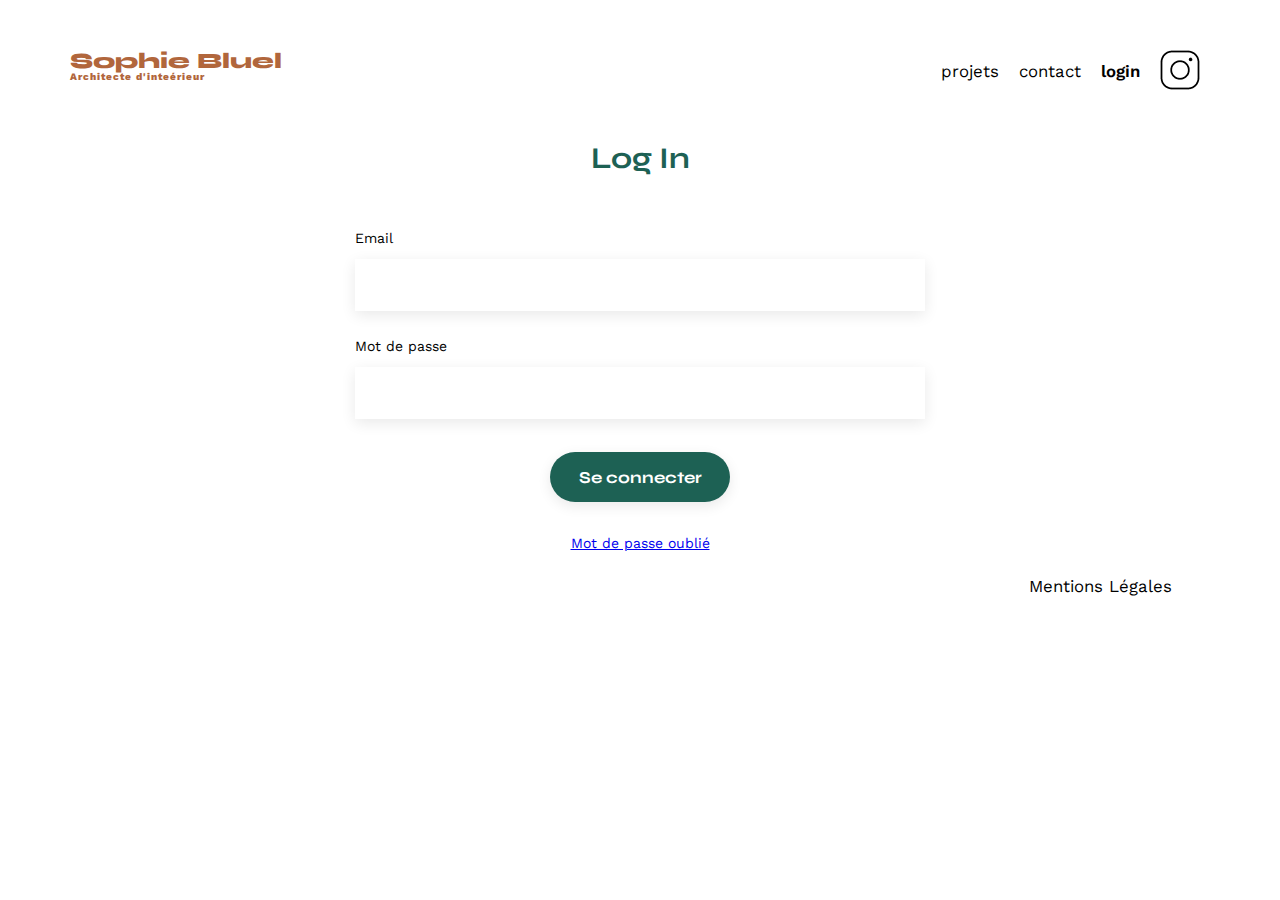
==== Portfolio-architecte-sophie-bluel-master/FrontEnd/login.html @ 019b242e "Fin Partie 2 - Page de Connexion" ====
<!DOCTYPE html>
<html lang="fr">
<head>
	<meta charset="UTF-8">
	<title>Sophie Bluel - Architecte d'intérieur</title>
	<meta name="viewport" content="width=device-width, initial-scale=1.0">
	<link rel="preconnect" href="https://fonts.googleapis.com">
	<link rel="preconnect" href="https://fonts.gstatic.com" crossorigin>
	<link href="https://fonts.googleapis.com/css2?family=Syne:wght@700;800&family=Work+Sans&display=swap" rel="stylesheet">
	<meta name="description" content="">
	<link rel="stylesheet" href="./assets/style.css">
	<script src="./assets/login.js" async></script>
</head>
<body>
    <header>
        <h1>Sophie Bluel <span>Architecte d'inteérieur</span></h1>
        <nav> 
            <ul>
                <li>projets</li>
                <li>contact</li>
                <li class="login">login</li>
                <li><img src="./assets/icons/instagram.png" alt="Instagram"></li>
            </ul>
        </nav>
    </header>
    <main>
        <section id="contact">
            <h2>Log In</h2>
            <form class='login_form' action="#" method="post">
                <label for="email">Email</label>
                <input type="email" name="email" id="email">
                <label for="password">Mot de passe</label>
                <input type="password" name="password" id="password">                
                <input type="submit" value="Se connecter">
                <a href="#" class="password">Mot de passe oublié</a>
            </form>
       </section>
    </main>
    <footer>
        <nav>
            <ul>
                <li>Mentions Légales</li>
            </ul>
        </nav>
    </footer>
</body>
---- Portfolio-architecte-sophie-bluel-master/FrontEnd/assets/style.css ----
/* http://meyerweb.com/eric/tools/css/reset/
   v2.0 | 20110126
   License: none (public domain)
*/

html, body, div, span, applet, object, iframe,
h1, h2, h3, h4, h5, h6, p, blockquote, pre,
a, abbr, acronym, address, big, cite, code,
del, dfn, em, img, ins, kbd, q, s, samp,
small, strike, strong, sub, sup, tt, var,
b, u, i, center,
dl, dt, dd, ol, ul, li,
fieldset, form, label, legend,
table, caption, tbody, tfoot, thead, tr, th, td,
article, aside, canvas, details, embed,
figure, figcaption, footer, header, hgroup,
menu, nav, output, ruby, section, summary,
time, mark, audio, video {
	margin: 0;
	padding: 0;
	border: 0;
	font-size: 100%;
	font: inherit;
	vertical-align: baseline;
}
/* HTML5 display-role reset for older browsers */
article, aside, details, figcaption, figure,
footer, header, hgroup, menu, nav, section {
	display: block;
}
body {
	line-height: 1;
}
ol, ul {
	list-style: none;
}
blockquote, q {
	quotes: none;
}
blockquote:before, blockquote:after,
q:before, q:after {
	content: '';
	content: none;
}
table {
	border-collapse: collapse;
	border-spacing: 0;
}
/** end reset css**/
body {
	max-width: 1140px;
	margin:auto;
	font-family: 'Work Sans' ;
	font-size: 14px;
}
header {
	display: flex;
	justify-content: space-between;
	margin: 50px 0
}
section {
	margin: 50px 0
}

h1{
	display: flex;
	flex-direction: column;
	font-family: 'Syne';
	font-size: 22px;
	font-weight: 800;
	color: #B1663C
}

h1 > span {
	font-family: 'Work Sans';
	font-size:10px;
	letter-spacing: 0.1em;
;
}

h2{
	font-family: 'Syne';
	font-weight: 700;
	font-size: 30px;
	color: #1D6154
}
nav ul {
	display: flex;
	align-items: center;
	list-style-type: none;

}
nav li {
	padding: 0 10px;
	font-size: 1.2em;
}

li:hover {
	color: #B1663C;
}
#introduction {
	display: flex;
	align-items: center;
}
#introduction figure {
	flex: 1
}
#introduction img {
	display: block;
	margin: auto;
	width: 80%;
}

#introduction article {
	flex: 1
}
#introduction h2 {
	margin-bottom: 1em;
}

#introduction p {
	margin-bottom: 0.5em;
}
#portfolio h2 {
	text-align: center;
	margin-bottom: 1em;
}
/*** CSS Filters ***/
.filters{
	display: flex;
	gap: 10px;
	justify-content: center;
	margin-bottom: 50px
}
.filters span{
	font-family: 'Syne';
	font-weight: 700;
	font-size: 16px;
	color: #1D6154;
	display: flex;
    align-items: center;
	height: 37px;
	border: 1px solid #1D6154;
	border-radius: 60px;
	padding-left: 10px;
    padding-right: 10px;	
}
.filters span.active{
	background-color: #1D6154;
    color: white;
}
/*** CSS Filters ***/
.gallery {
	width: 100%;
	display: grid;
	grid-template-columns: 1fr 1fr 1fr;
	grid-column-gap: 20px;
	grid-row-gap: 20px;
}
.gallery img {
	width: 100%;

}
#contact {
	width: 50%;
margin: auto;
}
#contact > * {
	text-align: center;

}
#contact h2{
	margin-bottom: 20px;
}
#contact form {
	text-align: left;
	margin-top:30px;
	display: flex;
	flex-direction: column;
}

#contact input {
	height: 50px;
	font-size: 1.2em;
	border: none;
	box-shadow: 0px 4px 14px rgba(0, 0, 0, 0.09);
}
#contact label {
	margin: 2em 0 1em 0;
}
#contact textarea {
	border: none;
	box-shadow: 0px 4px 14px rgba(0, 0, 0, 0.09);
}

input[type="submit"]{
	font-family: 'Syne';
	font-weight: 700;
	color: white;
	background-color: #1D6154;
	margin : 2em auto ;
	width: 180px;
	text-align: center;
	border-radius: 60px ;
}

footer nav ul {
	display: flex;
	justify-content: flex-end;
	margin: 2em
}
/*** Login Page ***/
.login{
	font-weight: 600;
}
.password{
	text-decoration: underline;
	text-align: center;
}
/*** Utilisateur Connecté ***/
.mode_edition{
	display: flex;
	align-items: center;
	justify-content: center;
	gap: 12px;	
	font-size: 16px;
}
.mode_edition span{
	color: white;	
}
.modify{
	display: flex;
	align-items: center;
	justify-content: center;
	gap: 12px;
}
.modify span, .modify img{
	margin-bottom: 2em;	
}
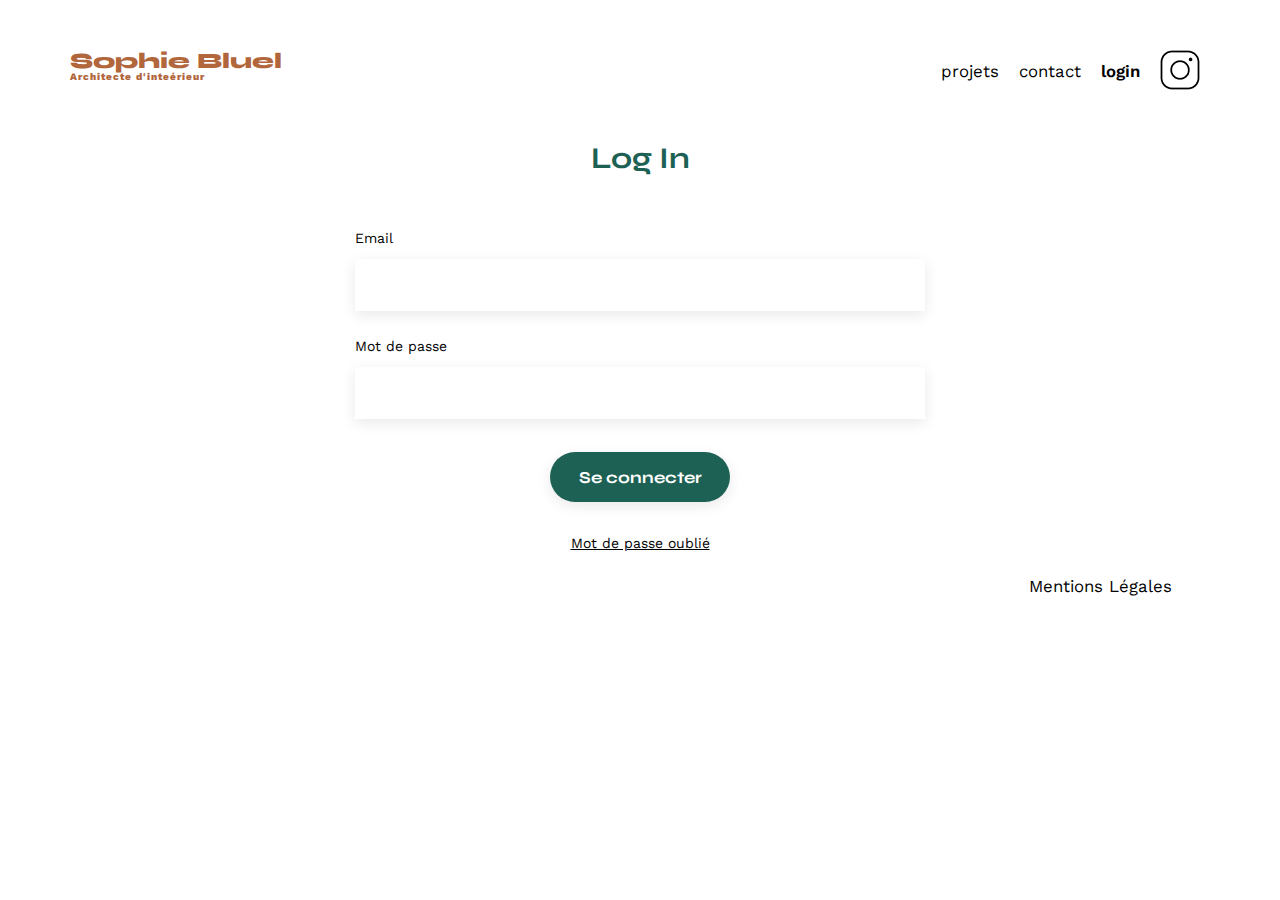
==== commit 8eb070f7: "Fin du Projet Proche" ====
--- a/Portfolio-architecte-sophie-bluel-master/FrontEnd/login.html
+++ b/Portfolio-architecte-sophie-bluel-master/FrontEnd/login.html
@@ -16,9 +16,9 @@
         <h1>Sophie Bluel <span>Architecte d'inteérieur</span></h1>
         <nav> 
             <ul>
-                <li>projets</li>
+                <li><a href="./index.html">projets</a></li>
                 <li>contact</li>
-                <li class="login">login</li>
+                <li class="login_link">login</li>
                 <li><img src="./assets/icons/instagram.png" alt="Instagram"></li>
             </ul>
         </nav>
@@ -26,11 +26,14 @@
     <main>
         <section id="contact">
             <h2>Log In</h2>
-            <form class='login_form' action="#" method="post">
+            <form class='login_form' name="login_form" action="#" method="post">
+                <p class="error user-error"></p>
                 <label for="email">Email</label>
                 <input type="email" name="email" id="email">
+                <p class="error email-error"></p>
                 <label for="password">Mot de passe</label>
-                <input type="password" name="password" id="password">                
+                <input type="password" name="password" id="password">
+                <p class="error password-error"></p>                
                 <input type="submit" value="Se connecter">
                 <a href="#" class="password">Mot de passe oublié</a>
             </form>
--- a/Portfolio-architecte-sophie-bluel-master/FrontEnd/assets/style.css
+++ b/Portfolio-architecte-sophie-bluel-master/FrontEnd/assets/style.css
@@ -125,31 +125,6 @@
 	text-align: center;
 	margin-bottom: 1em;
 }
-/*** CSS Filters ***/
-.filters{
-	display: flex;
-	gap: 10px;
-	justify-content: center;
-	margin-bottom: 50px
-}
-.filters span{
-	font-family: 'Syne';
-	font-weight: 700;
-	font-size: 16px;
-	color: #1D6154;
-	display: flex;
-    align-items: center;
-	height: 37px;
-	border: 1px solid #1D6154;
-	border-radius: 60px;
-	padding-left: 10px;
-    padding-right: 10px;	
-}
-.filters span.active{
-	background-color: #1D6154;
-    color: white;
-}
-/*** CSS Filters ***/
 .gallery {
 	width: 100%;
 	display: grid;
@@ -209,15 +184,72 @@
 	justify-content: flex-end;
 	margin: 2em
 }
-/*** Login Page ***/
-.login{
+/********** My Works *********/
+a{
+	text-decoration: none;
+	color: black;
+}
+/***** Error Form *****/
+.error{
+	display: none;
+	color: #af4242;
+	background-color: #fde8ec;
+	padding: 10px
+}
+.display-error{
+	display: block;	
+	margin-top: 15px;
+}
+/***** Validate Form *****/
+.validate{
+	display: none;	
+	color: black;
+	background-color: #c9fec9;
+	padding: 10px;	
+}
+.validate_delete_works{
+	position: relative;
+	top: -55px;
+}
+.error_add_works{
+	position: relative;
+}
+.display_validate{
+	display: block;	
+}
+/***** CSS Filters *****/
+.filters{
+	display: flex;
+	gap: 10px;
+	justify-content: center;
+	margin-bottom: 50px
+}
+.filters span{
+	font-family: 'Syne';
+	font-weight: 700;
+	font-size: 16px;
+	color: #1D6154;
+	display: flex;
+    align-items: center;
+	height: 37px;
+	border: 1px solid #1D6154;
+	border-radius: 60px;
+	padding-left: 10px;
+    padding-right: 10px;	
+}
+.filters span.active{
+	background-color: #1D6154;
+    color: white;
+}
+/****** Login / Logout Link *****/
+.login_link, .logout_link{
 	font-weight: 600;
 }
 .password{
 	text-decoration: underline;
 	text-align: center;
 }
-/*** Utilisateur Connecté ***/
+/***** User Connected *****/
 .mode_edition{
 	display: flex;
 	align-items: center;
@@ -228,6 +260,12 @@
 .mode_edition span{
 	color: white;	
 }
+.modify_container{
+	display: flex;
+	align-items: center;
+	justify-content: center;
+	gap: 30px;
+}
 .modify{
 	display: flex;
 	align-items: center;
@@ -237,3 +275,166 @@
 .modify span, .modify img{
 	margin-bottom: 2em;	
 }
+/***** Modal Gallery and Form *****/
+/*** Modal Position ***/
+.modal_gallery, .modal_form{	
+	display: none;
+	position: fixed;
+	top: 0;
+	left: 0;
+	width: 100%;
+	height: 100%;
+}
+/*** Modal Overlay ***/
+.overlay{
+	position: absolute;
+	width: 100%;
+	height: 100%;
+	background-color: rgba(0,0,0,0.4);
+}
+/*** Modal Container ***/
+.modal{
+	position: absolute;
+	top: 50%;
+	left: 50%;
+	transform: translate(-50%,-50%);
+	width: 50%;
+	max-width: 420px;
+	padding: 30px 105px 30px 105px;
+	background-color: white;
+	border-radius: 10px;
+	text-align: center;	
+}
+/*** Modal Close ***/
+.modal_close{
+	position: absolute;
+	top: 25px;
+	right: 30px;
+}
+/*** Modal Title ***/
+.modal span{
+	font-size: 26px;
+}
+/*** Modal Gallery Works Container ***/
+.modal_works{
+	min-height: 370px;
+	display: flex;
+	flex-wrap: wrap;
+	gap: 26px 6px;
+	margin-top: 46px;
+	margin-bottom: 68px;	
+}
+/*** Modal Gallery Icon Delete ***/
+.modal_works figure{
+	position: relative;
+}
+.delete_works{
+	position: absolute;
+	width: 17px;
+	height: 17px;
+	top: 6px;
+	left: 55px;
+}
+/*** Modal Works Img Width/Height ***/
+.modal_works_img{
+	width: 79px;
+	height: 104px;
+}
+/*** Modal Line***/
+.modal_line{
+	display: flex;
+	position: absolute;
+	width: 420px;
+	height: 1px;
+	top: 525px;
+	background: #B3B3B3;
+}
+/*** Modal Gallery Button***/
+.modal .modal_button{
+	display: flex;
+	align-items: center;
+	justify-content: center;
+	width: 237px;
+	height: 36px;
+	margin: auto;	
+	border-radius: 60px;
+	border: none;
+	background-color: #1D6154;	
+	color: white;
+	font-family: 'Syne';
+	font-size: 14px;
+}
+/*** Modal Form Arrow ***/
+.modal_arrow{
+	position: absolute;
+	top: 25px;
+	left: 30px;
+}
+/*** Modal Form Add Picture Container ***/
+#modal_add_picture_container{
+	display: flex;
+	align-items: center;
+	justify-content: center;
+	position: relative;	
+	height: 169px;
+	margin-top: 36px;
+	background: #E8F1F6;
+	border-radius: 3px;
+}
+.add_picture_container{
+	display: flex;
+	flex-direction: column;
+	align-items: center;
+	justify-content: center;
+	gap: 6px;
+}
+.preview_picture{
+	position: absolute;
+	display: none;
+	width: 30%;
+	height: 100%;
+}
+#modal_add_picture_container label{
+	margin: 0;
+}
+#modal_add_picture_container span{
+	font-size: 14px;
+}
+input[type='file']{
+	display: none;
+}
+#modal_add_picture_button{
+	display: flex;
+	align-items: center;
+	justify-content: center;
+	width: 173px;
+	height: 36px;
+	border-radius: 50px;
+	background: #CBD6DC;
+	color: #306685;	
+}
+/*** Modal Form Section ***/
+.modal_form #contact{
+    width: 100%;
+	margin: 0;
+}
+.modal_form #contact form{
+	margin-top: 0;
+}
+.modal_form select{
+	height: 50px;
+	font-size: 1.2em;
+	border: none;
+	box-shadow: 0px 4px 14px rgba(0, 0, 0, 0.09);
+}
+.modal_add_picture_container .modal_add_picture_text{
+	color: #444;
+	font-size: 10px;
+}
+/*** Modal Form Button ***/
+#modal_form_button {
+	width: 237px;
+	height: 36px !important;
+	background: #A7A7A7;
+	margin-top: 70px;
+}